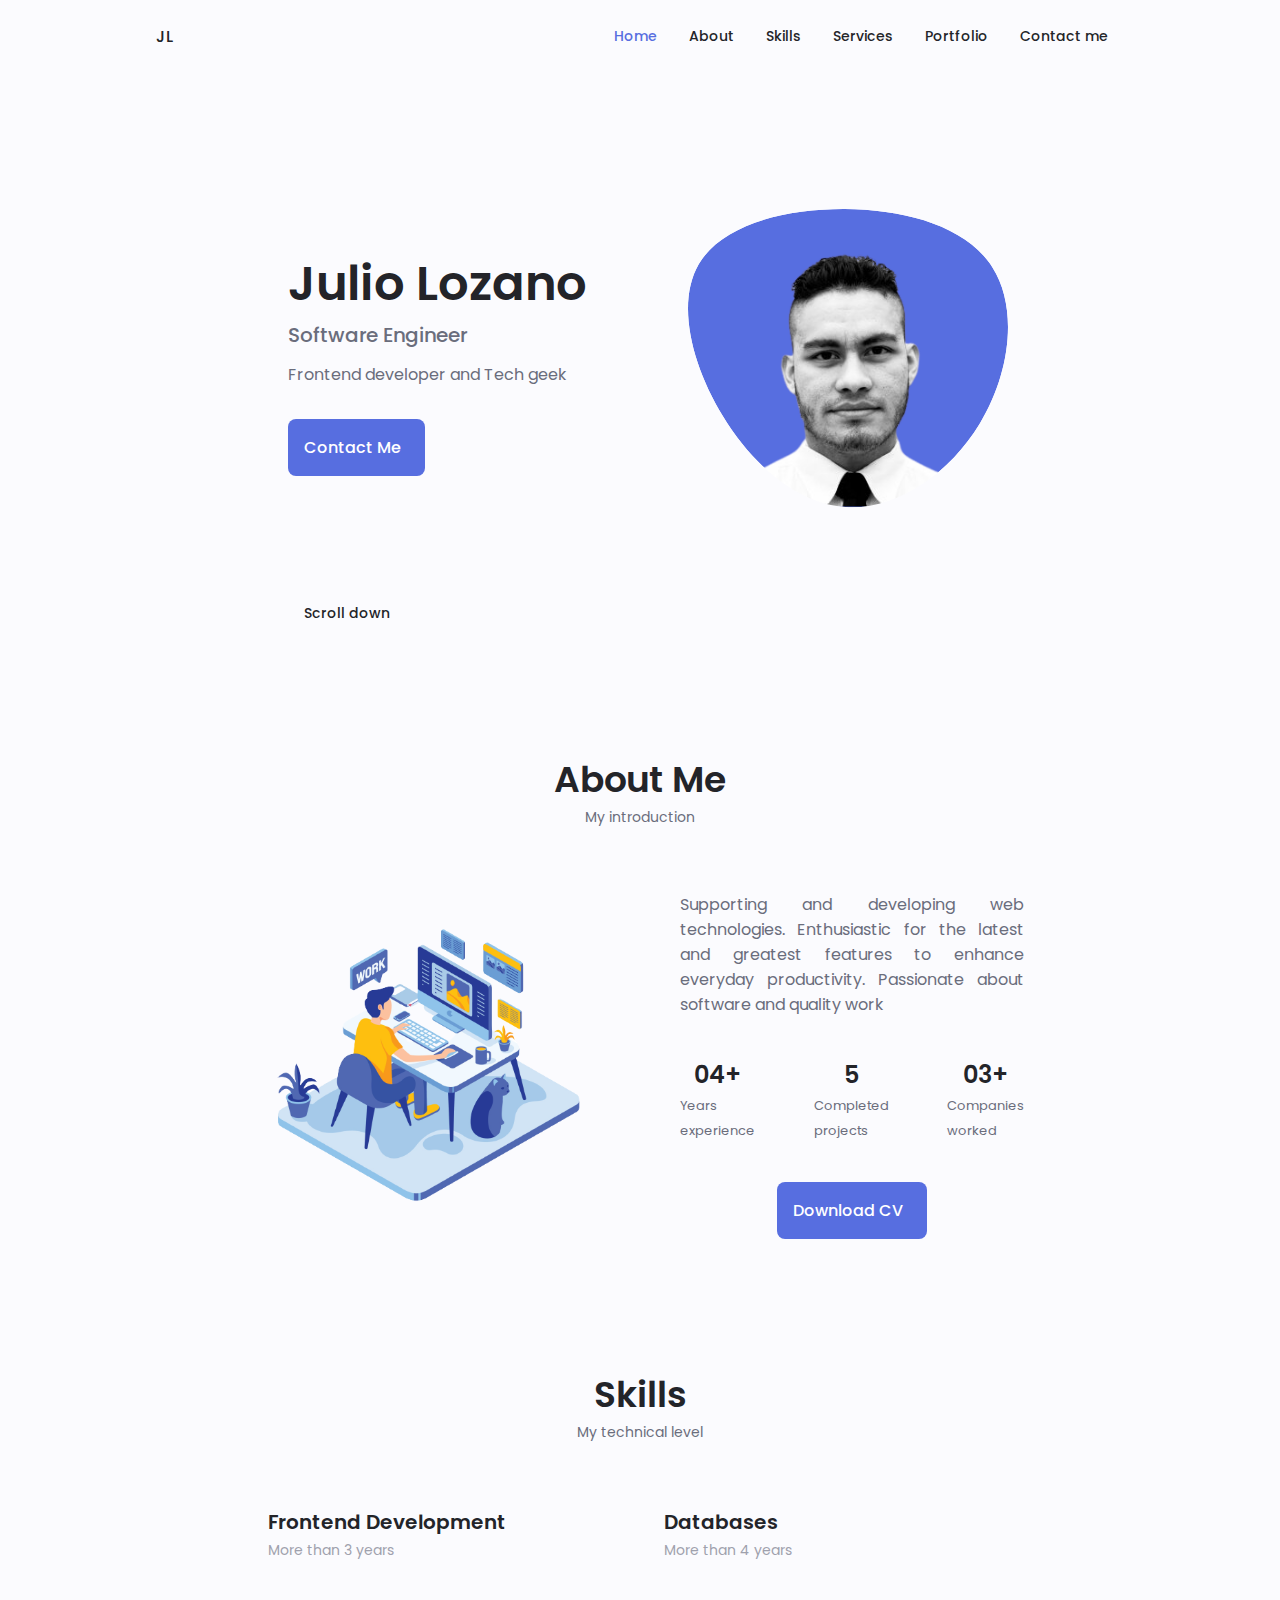
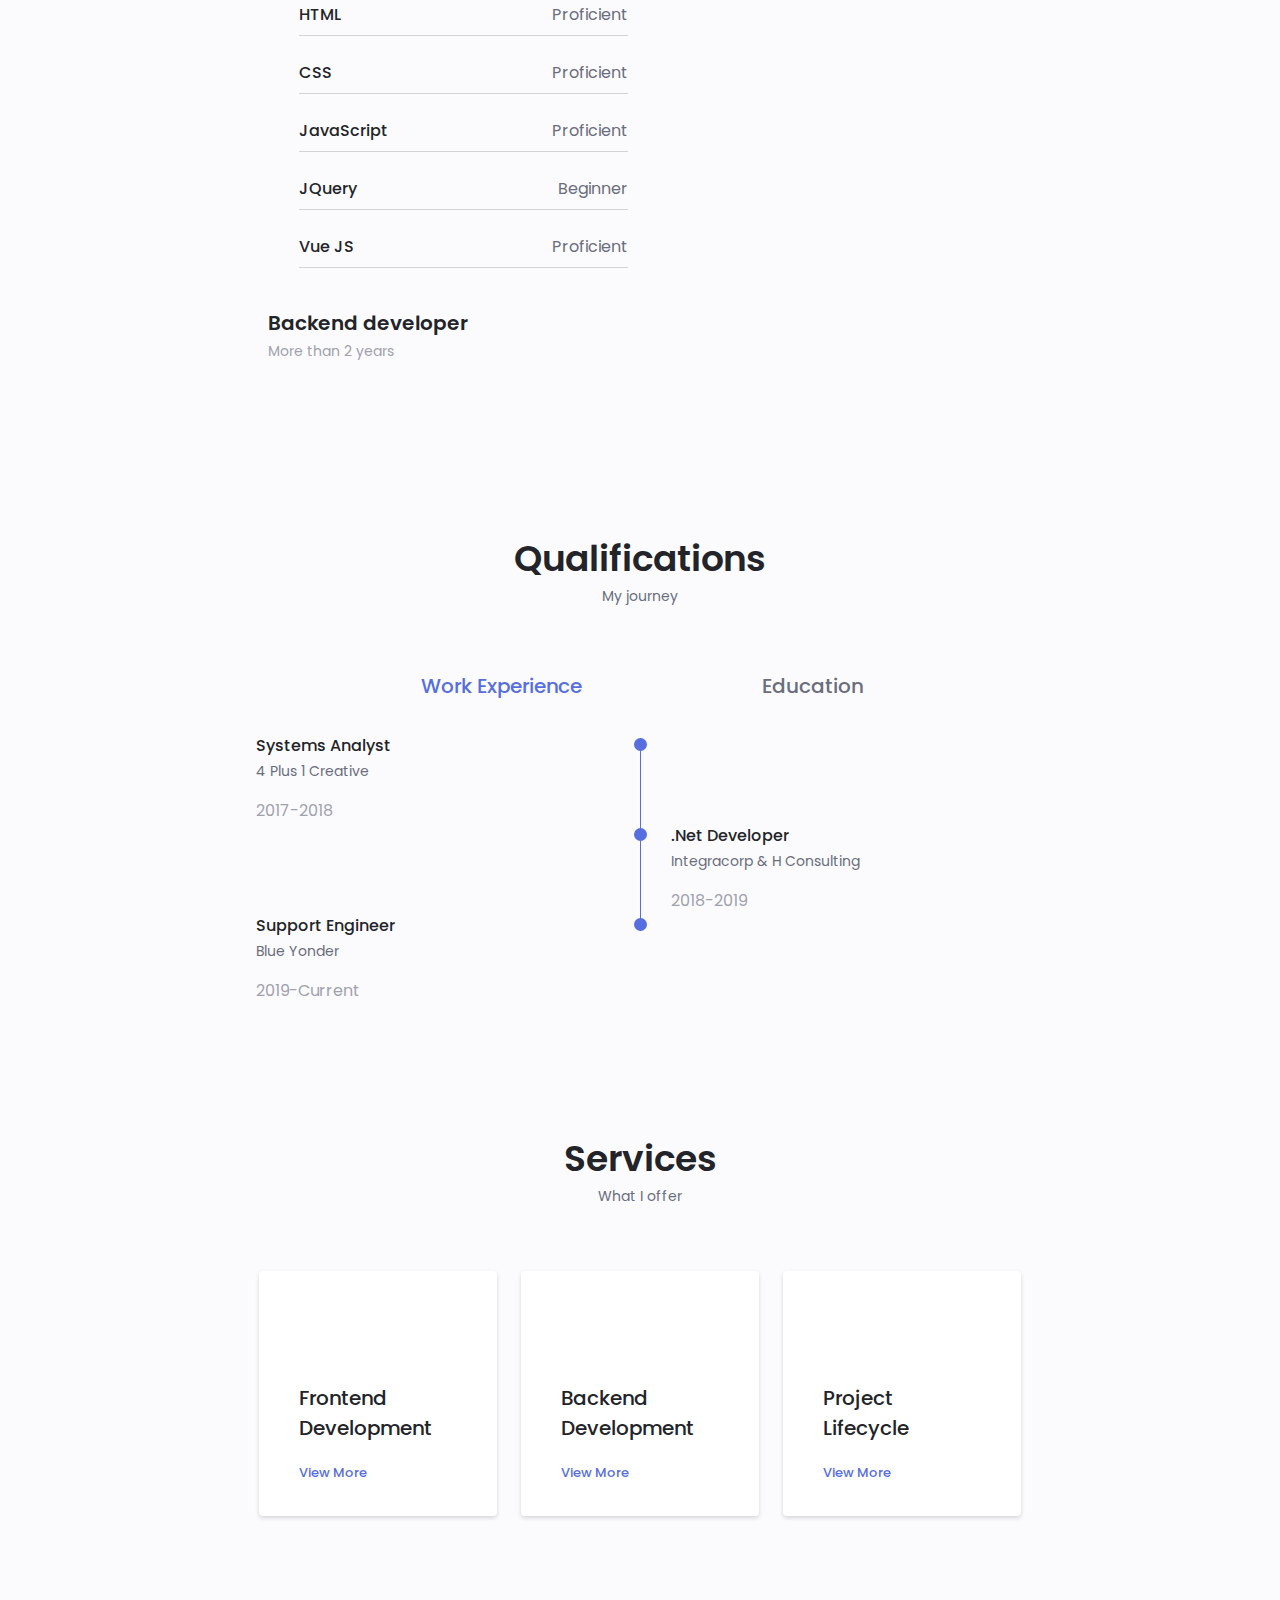
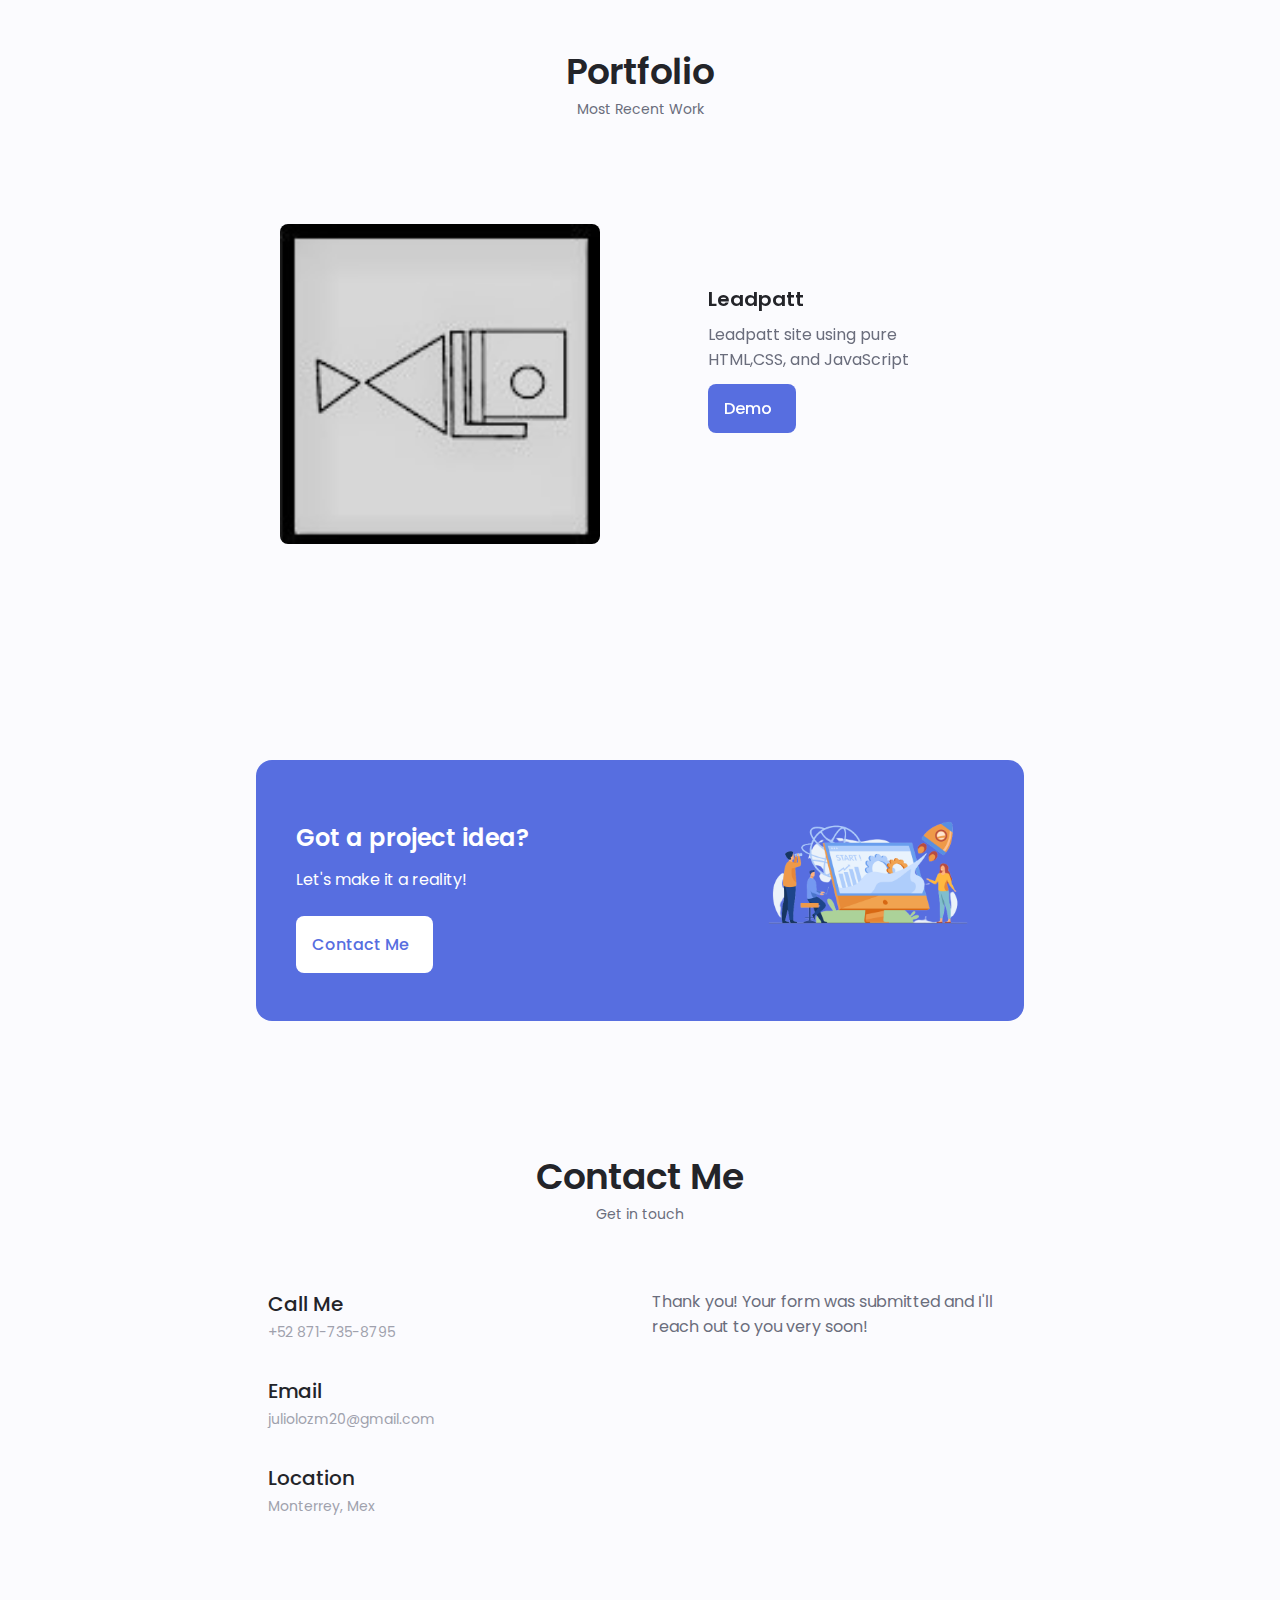
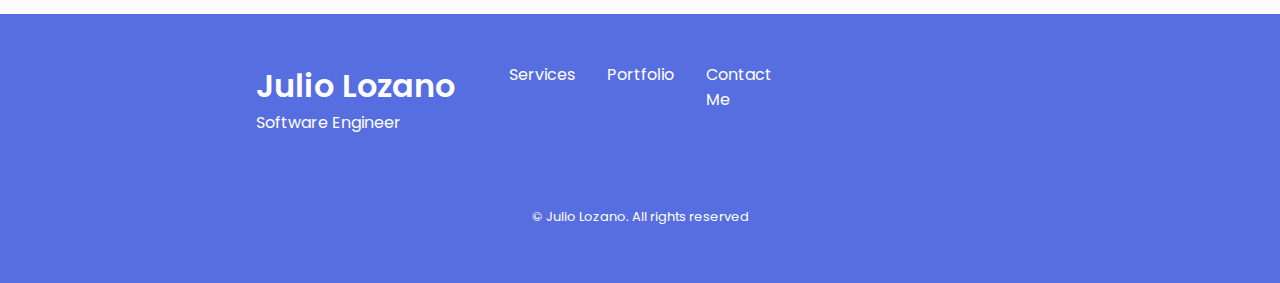
==== success.html @ 7581f6aa "success" ====
<!DOCTYPE html>
<html lang="en">

<head>
   <meta charset="UTF-8">
   <meta http-equiv="X-UA-Compatible" content="IE=edge">
   <meta name="viewport" content="width=device-width, initial-scale=1.0">
   <!--UNICONS-->
   <link rel="stylesheet" href="https://unicons.iconscout.com/release/v4.0.0/css/line.css">
   <!--SWIPER CSS-->
   <link rel="stylesheet" href="css/swiper-bundle.min.css">
   <!--CSS-->
   <link rel=" stylesheet" href="css/style.css">
   <title>Julio Lozano</title>
</head>

<body>
   <!--HEADER-->s
   <header class="header" id="header">
      <nav class="nav container">
         <a href="#" class="nav__logo">JL</a>
         <div class="nav__menu" id="nav-menu">
            <ul class="nav__list grid">
               <li class="nav__item">
                  <a href="#home" class="nav__link active-link"><i class="uil uil-estate nav__icon"></i> Home</a>
               </li>
               <li class="nav__item">
                  <a href="#about" class="nav__link"><i class="uil uil-user nav__icon"></i> About</a>
               </li>
               <li class="nav__item">
                  <a href="#skills" class="nav__link"><i class="uil uil-file-alt nav__icon"></i> Skills</a>
               </li>
               <li class="nav__item">
                  <a href="#services" class="nav__link"><i class="uil uil-briefcase-alt nav__icon"></i> Services</a>
               </li>
               <li class="nav__item">
                  <a href="#portfolio" class="nav__link"><i class="uil uil-scenery nav__icon"></i> Portfolio</a>
               </li>
               <li class="nav__item">
                  <a href="#contact" class="nav__link"><i class="uil uil-message nav__icon"></i> Contact me</a>
               </li>
            </ul>
            <i class="uil uil-times nav__close" id="nav-close"></i>
         </div>

         <div class="nav__btns">
            <!-- Theme change button -->
            <i class="uil uil-moon change-theme" id="theme-button"></i>

            <div class="nav__toggle" id="nav-toggle">
               <i class="uil uil-apps"></i>
            </div>
         </div>
      </nav>
   </header>

   <!--MAIN-->
   <main class="main" id="main">
      <!--HOME-->
      <section class="home section" id="home">
         <div class="home__container container grid">
            <div class="home__content grid">
               <div class="home__social">
                  <a href="https://www.linkedin.com/in/julio-lozano-78a2b1163/" target="_blank"
                     class="home__social-icon"><i class="uil uil-linkedin-alt"></i></a>
                  <a href="https://github.com/juliozm20" target="_blank" class="home__social-icon"><i
                        class="uil uil-github-alt"></i></a>
                  <a href="https://www.facebook.com/julioenrique.lozanoochoa/" target="_blank"
                     class="home__social-icon"><i class="uil uil-facebook-f"></i></a>
               </div>

               <div class="home__img">
                  <svg class="home__blob" viewBox="0 0 200 187" xmlns="http://www.w3.org/2000/svg"
                     xmlns:xlink="http://www.w3.org/1999/xlink">
                     <mask id="mask0" mask-type="alpha">
                        <path d="M190.312 36.4879C206.582 62.1187 201.309 102.826 182.328 134.186C163.346 165.547 
                         130.807 187.559 100.226 186.353C69.6454 185.297 41.0228 161.023 21.7403 129.362C2.45775 
                         97.8511 -7.48481 59.1033 6.67581 34.5279C20.9871 10.1032 59.7028 -0.149132 97.9666 
                         0.00163737C136.23 0.303176 174.193 10.857 190.312 36.4879Z" />
                     </mask>
                     <g mask="url(#mask0)">
                        <path d="M190.312 36.4879C206.582 62.1187 201.309 102.826 182.328 134.186C163.346 
                         165.547 130.807 187.559 100.226 186.353C69.6454 185.297 41.0228 161.023 21.7403 
                         129.362C2.45775 97.8511 -7.48481 59.1033 6.67581 34.5279C20.9871 10.1032 59.7028 
                         -0.149132 97.9666 0.00163737C136.23 0.303176 174.193 10.857 190.312 36.4879Z" />
                        <image class="home__blob-img" x='20' y='16' xlink:href="img/julioLozano.png" />
                     </g>
                  </svg>
               </div>
               <div class="home__data">
                  <h1 class="home__title">Julio Lozano</h1>
                  <h3 class="home__subtitle">Software Engineer</h3>
                  <p class="home__description">Frontend developer and Tech geek</p>
                  <a href="#contact" class="button button--flex">Contact Me<i
                        class="uil uil-message button__icon"></i></a>
               </div>
            </div>

            <div class="home__scroll">
               <a href="#about" class="home__scroll-button button--flex"><i
                     class="uil uil-mouse-alt home__scroll-mouse"></i>
                  <span class="home__scroll-name">Scroll down</span>
                  <i class="uil uil-arrow-down home__scroll-arrow"></i>
               </a>
            </div>
         </div>
      </section>
      <!--ABOUT-->
      <section class="about section" id="about">
         <h2 class="section__title">About Me</h2>
         <span class="section__subtitle">My introduction</span>

         <div class="about__container container grid">
            <img src="img/about.png" alt="" class="about__img">

            <div class="about__data">
               <p class="about__description">Supporting and developing web technologies. Enthusiastic for the latest
                  and greatest
                  features to enhance everyday productivity. Passionate about software and quality work </p>
               <div class="about__info">
                  <div>
                     <span class="about__info-title">04+</span>
                     <span class="about__info-name">Years <br> experience</span>
                  </div>
                  <div>
                     <span class="about__info-title">5</span>
                     <span class="about__info-name">Completed <br> projects</span>
                  </div>
                  <div>
                     <span class="about__info-title">03+</span>
                     <span class="about__info-name">Companies <br> worked</span>
                  </div>
               </div>
               <div class="about__buttons">
                  <a download="" href="pdf/Resume - Julio Lozano.pdf" class="button button--flex">
                     Download CV<i class="uil uil-download-alt button__icon"></i>
                  </a>
               </div>
            </div>
         </div>
      </section>
      <!--SKILLS-->
      <section class="skills section" id="skills">
         <h2 class="section__title">Skills</h2>
         <span class="section__subtitle">My technical level</span>
         <div class="skills__container container grid">
            <div>
               <!--SKILLS 1-->
               <div class="skills__content skills__open">
                  <div class="skills__header">
                     <i class="uil uil-brackets-curly skills__icon"></i>
                     <div>
                        <h1 class="skills__title">Frontend Development</h1>
                        <span class="skills__subtitle">More than 3 years</span>
                     </div>

                     <i class="uil uil-angle-down skills__arrow"></i>
                  </div>

                  <div class="skills__list grid">
                     <div class="skills__data">
                        <div class="skills__titles">
                           <h3 class="skills__name">HTML</h3>
                           <span class="skills__number">Proficient</span>
                        </div>
                        <div class="skills__bar">
                           <span class="skills__percentage skills__html"></span>
                        </div>
                     </div>
                     <div class="skills__data">
                        <div class="skills__titles">
                           <h3 class="skills__name">CSS</h3>
                           <span class="skills__number">Proficient</span>
                        </div>
                        <div class="skills__bar">
                           <span class="skills__percentage skills__css"></span>
                        </div>
                     </div>
                     <div class="skills__data">
                        <div class="skills__titles">
                           <h3 class="skills__name">JavaScript</h3>
                           <span class="skills__number">Proficient</span>
                        </div>
                        <div class="skills__bar">
                           <span class="skills__percentage skills__js"></span>
                        </div>
                     </div>
                     <div class="skills__data">
                        <div class="skills__titles">
                           <h3 class="skills__name">JQuery</h3>
                           <span class="skills__number">Beginner</span>
                        </div>
                        <div class="skills__bar">
                           <span class="skills__percentage skills__js"></span>
                        </div>
                     </div>
                     <div class="skills__data">
                        <div class="skills__titles">
                           <h3 class="skills__name">Vue JS</h3>
                           <span class="skills__number">Proficient</span>
                        </div>
                        <div class="skills__bar">
                           <span class="skills__percentage skills__vue"></span>
                        </div>
                     </div>
                  </div>
               </div>

               <!--SKILLS 2-->
               <div class="skills__content skills__close">
                  <div class="skills__header">
                     <i class="uil uil-server-network skills__icon"></i>
                     <div>
                        <h1 class="skills__title">Backend developer</h1>
                        <span class="skills__subtitle">More than 2 years</span>
                     </div>

                     <i class="uil uil-angle-down skills__arrow"></i>
                  </div>

                  <div class="skills__list grid">
                     <div class="skills__data">
                        <div class="skills__titles">
                           <h3 class="skills__name">Node JS</h3>
                           <span class="skills__number">Beginner</span>
                        </div>
                        <div class="skills__bar">
                           <span class="skills__percentage skills__node"></span>
                        </div>
                     </div>
                     <div class="skills__data">
                        <div class="skills__titles">
                           <h3 class="skills__name">ASP.Net MVC (C#/VB.Net)</h3>
                           <span class="skills__number">Beginner</span>
                        </div>
                        <div class="skills__bar">
                           <span class="skills__percentage skills__asp"></span>
                        </div>
                     </div>
                     <div class="skills__data">
                        <div class="skills__titles">
                           <h3 class="skills__name">Firebase</h3>
                           <span class="skills__number">Beginner</span>
                        </div>
                        <div class="skills__bar">
                           <span class="skills__percentage skills__firebase"></span>
                        </div>
                     </div>
                  </div>
               </div>
            </div>

            <div>
               <!--SKILLS 3-->
               <div class="skills__content skills__close">
                  <div class="skills__header">
                     <i class="uil uil-database skills__icon"></i>
                     <div>
                        <h1 class="skills__title">Databases</h1>
                        <span class="skills__subtitle">More than 4 years</span>
                     </div>

                     <i class="uil uil-angle-down skills__arrow"></i>
                  </div>

                  <div class="skills__list grid">
                     <div class="skills__data">
                        <div class="skills__titles">
                           <h3 class="skills__name">SQL</h3>
                           <span class="skills__number">Proficient</span>
                        </div>
                        <div class="skills__bar">
                           <span class="skills__percentage skills__sql"></span>
                        </div>
                     </div>
                     <div class="skills__data">
                        <div class="skills__titles">
                           <h3 class="skills__name">MySQL</h3>
                           <span class="skills__number">Proficient</span>
                        </div>
                        <div class="skills__bar">
                           <span class="skills__percentage skills__mysql"></span>
                        </div>
                     </div>
                     <div class="skills__data">
                        <div class="skills__titles">
                           <h3 class="skills__name">MongoDB</h3>
                           <span class="skills__number">Beginner</span>
                        </div>
                        <div class="skills__bar">
                           <span class="skills__percentage skills__mongo"></span>
                        </div>
                     </div>
                  </div>
               </div>
            </div>
         </div>
      </section>

      <!--QUALIFICATIONS-->
      <section class="qualification section">
         <h2 class="section__title">Qualifications</h2>
         <span class="section__subtitle">My journey</span>

         <div class="qualification__container container">
            <div class="qualification__tabs">
               <div class="qualification__button button--flex qualification__active" data-target='#work'>
                  <i class="uil uil-briefcase-alt qualification__icon"></i>
                  Work Experience
               </div>
               <div class="qualification__button button--flex" data-target='#education'>
                  <i class="uil uil-graduation-cap qualification__icon"></i>
                  Education
               </div>
            </div>

            <div class="quallification__sections">
               <!--QUALIFICATION CONTENT 1-->
               <div class="qualification__content qualification__active" data-content id="work">
                  <!--QUALIFICATION 1-->
                  <div class="qualification__data">
                     <div>
                        <h3 class="qualification__title">Systems Analyst</h3>
                        <span class="qualification__subtitle">4 Plus 1 Creative</span>
                        <div class="qualification__calendar">
                           <i class="uil uil-calendar-alt"></i>
                           2017-2018
                        </div>
                     </div>

                     <div>
                        <span class="qualification__rounder"></span>
                        <span class="qualification__line"></span>
                     </div>
                  </div>

                  <!--QUALIFICATION 2-->
                  <div class="qualification__data">
                     <div></div>

                     <div>
                        <span class="qualification__rounder"></span>
                        <span class="qualification__line"></span>
                     </div>

                     <div>
                        <h3 class="qualification__title">.Net Developer</h3>
                        <span class="qualification__subtitle">Integracorp & H Consulting</span>
                        <div class="qualification__calendar">
                           <i class="uil uil-calendar-alt"></i>
                           2018-2019
                        </div>
                     </div>
                  </div>

                  <!--QUALIFICATION 3-->
                  <div class="qualification__data">
                     <div>
                        <h3 class="qualification__title">Support Engineer</h3>
                        <span class="qualification__subtitle">Blue Yonder</span>
                        <div class="qualification__calendar">
                           <i class="uil uil-calendar-alt"></i>
                           2019-Current
                        </div>
                     </div>

                     <div>
                        <span class="qualification__rounder"></span>
                        <!-- <span class="qualification__line"></span> -->
                     </div>
                  </div>
               </div>


               <!--QUALIFICATION CONTENT 2-->
               <div class="qualification__content" data-content id="education">
                  <!--QUALIFICATION 1-->
                  <div class="qualification__data">
                     <div>
                        <h3 class="qualification__title">Information Technologies Engineer</h3>
                        <span class="qualification__subtitle">Universidad Politecnica de Cuencame</span>
                        <div class="qualification__calendar">
                           <i class="uil uil-calendar-alt"></i>
                           2013-2018
                        </div>
                     </div>

                     <div>
                        <span class="qualification__rounder"></span>
                        <span class="qualification__line"></span>
                     </div>
                  </div>

                  <!--QUALIFICATION 2-->
                  <div class="qualification__data">
                     <div></div>

                     <div>
                        <span class="qualification__rounder"></span>
                        <!-- <span class="qualification__line"></span> -->
                     </div>

                     <div>
                        <h3 class="qualification__title">Advanced English</h3>
                        <span class="qualification__subtitle">College of Mount St. Vincent</span>
                        <div class="qualification__calendar">
                           <i class="uil uil-calendar-alt"></i>
                           2015-2015
                        </div>
                     </div>
                  </div>
               </div>
            </div>
         </div>
      </section>

      <!--SERVICES-->
      <section class="services section" id="services">
         <h2 class="section__title">Services</h2>
         <span class="section__subtitle">What I offer</span>
         <div class="services__container container grid">
            <!--SERVICES 1-->
            <div class="services__content">
               <div>
                  <i class="uil uil-arrow services__icon"></i>
                  <h3 class="services__title">Frontend Development</h3>
               </div>

               <span class="button button--flex button--small button--link services__button">
                  View More
                  <i class="uil uil-arrow-right button__icon"></i>
               </span>

               <div class="services__modal">
                  <div class="services__modal-content">
                     <h4 class="services__modal-title">Frontend <br> Development</h4>
                     <i class="uil uil-times services__modal-close"></i>

                     <ul class="services__modal-services grid">
                        <li class="services__modal-service">
                           <i class="uil uil-check-circle services__modal-icon"></i>
                           <p>Responsive user interface (mobile-first)</p>
                        </li>
                        <li class="services__modal-service">
                           <i class="uil uil-check-circle services__modal-icon"></i>
                           <p>SPA (single page application) for quick responsiveness</p>
                        </li>
                        <li class="services__modal-service">
                           <i class="uil uil-check-circle services__modal-icon"></i>
                           <p>SEO friendly (top browser-listed)</p>
                        </li>
                        <li class="services__modal-service">
                           <i class="uil uil-check-circle services__modal-icon"></i>
                           <p>Dedicated UI/UX custom templates</p>
                        </li>
                     </ul>
                  </div>
               </div>
            </div>

            <!--SERVICES 2-->
            <div class="services__content">
               <div>
                  <i class="uil uil-server-network services__icon"></i>
                  <h3 class="services__title">Backend Development</h3>
               </div>

               <span class="button button--flex button--small button--link services__button">
                  View More
                  <i class="uil uil-arrow-right button__icon"></i>
               </span>

               <div class="services__modal">
                  <div class="services__modal-content">
                     <h4 class="services__modal-title">Backend <br> Development</h4>
                     <i class="uil uil-times services__modal-close"></i>

                     <ul class="services__modal-services grid">
                        <li class="services__modal-service">
                           <i class="uil uil-check-circle services__modal-icon"></i>
                           <p>Responsive user interface (mobile-first)</p>
                        </li>
                        <li class="services__modal-service">
                           <i class="uil uil-check-circle services__modal-icon"></i>
                           <p>SPA (single page application) for quick responsiveness</p>
                        </li>
                        <li class="services__modal-service">
                           <i class="uil uil-check-circle services__modal-icon"></i>
                           <p>SEO friendly (top browser-listed)</p>
                        </li>
                        <li class="services__modal-service">
                           <i class="uil uil-check-circle services__modal-icon"></i>
                           <p>Dedicated UI/UX custom templates</p>
                        </li>
                     </ul>
                  </div>
               </div>
            </div>

            <!--SERVICES 3-->
            <div class="services__content">
               <div>
                  <i class="uil uil-sitemap services__icon"></i>
                  <h3 class="services__title">Project <br> Lifecycle</h3>
               </div>

               <span class="button button--flex button--small button--link services__button">
                  View More
                  <i class="uil uil-arrow-right button__icon"></i>
               </span>

               <div class="services__modal">
                  <div class="services__modal-content">
                     <h4 class="services__modal-title">Project <br> Lifecycle</h4>
                     <i class="uil uil-times services__modal-close"></i>

                     <ul class="services__modal-services grid">
                        <li class="services__modal-service">
                           <i class="uil uil-check-circle services__modal-icon"></i>
                           <p>Responsive user interface (mobile-first)</p>
                        </li>
                        <li class="services__modal-service">
                           <i class="uil uil-check-circle services__modal-icon"></i>
                           <p>SPA (single page application) for quick responsiveness</p>
                        </li>
                        <li class="services__modal-service">
                           <i class="uil uil-check-circle services__modal-icon"></i>
                           <p>SEO friendly (top browser-listed)</p>
                        </li>
                        <li class="services__modal-service">
                           <i class="uil uil-check-circle services__modal-icon"></i>
                           <p>Dedicated UI/UX custom templates</p>
                        </li>
                     </ul>
                  </div>
               </div>
            </div>
         </div>
      </section>

      <!--PORTFOLIO-->
      <section class="portfolio section" id="portfolio">
         <h2 class="section__title">Portfolio</h2>
         <span class="section__subtitle">Most Recent Work</span>
         <div class="portfolio__container container swiper mySwiper">
            <div class="swiper-wrapper">
               <!--PORTFOLIO 1-->
               <div class="portfolio__content grid swiper-slide">
                  <img src="img/leadpatt.jpg" alt="" class="portfolio__img">

                  <div class="portfolio__data">
                     <h3 class="portfolio__title">Leadpatt</h3>
                     <p class="portfolio__description">Leadpatt site using pure HTML,CSS, and JavaScript</p>
                     <a href="https://www.leadpatt.com/" target="_blank"
                        class="button button--flex button--small portfolio__button">
                        Demo
                        <i class="uil uil-arrow-right button__icon"></i>
                     </a>
                  </div>
               </div>
               <!--PORTFOLIO 2-->
               <!-- <div class="portfolio__content grid swiper-slide">
                  <img src="/img/portfolio2.jpg" alt="" class="portfolio__img">

                  <div class="portfolio__data">
                     <h3 class="portfolio__title">Trello</h3>
                     <p class="portfolio__description">Trello clone using the MEVN stack</p>
                     <a href="#" class="button button--flex button--small portfolio__button">
                        Coming soon...
                        <i class="uil uil-arrow-right button__icon"></i>
                     </a>
                  </div>
               </div> -->
               <!--PORTFOLIO 3-->
               <!-- <div class="portfolio__content grid swiper-slide">
                  <img src="/img/portfolio3.jpg" alt="" class="portfolio__img">

                  <div class="portfolio__data">
                     <h3 class="portfolio__title">Ecommerce</h3>
                     <p class="portfolio__description">Online store using NodeJS, MongoDB, Strapi, and Bootstrap </p>
                     <a href="#" class="button button--flex button--small portfolio__button">
                        Coming soon...
                        <i class="uil uil-arrow-right button__icon"></i>
                     </a>
                  </div>
               </div> -->
            </div>

            <!-- <div class="swiper-button-next"> -->
            <!-- <i class="uil uil-angle-right-b swiper-portfolio-icon"></i> -->
            <!-- </div> -->
            <!-- <div class="swiper-button-prev"> -->
            <!-- <i class="uil uil-angle-left-b swiper-portfolio-icon"></i> -->
            <!-- </div> -->

            <!-- <div class="swiper-pagination"></div> -->
         </div>
      </section>

      <!--PROJECT IN MIND-->
      <section class="project section">
         <div class="project__bg">
            <div class="project__container container grid">
               <div class="project__data">
                  <h2 class="project__title">Got a project idea?</h2>
                  <p class="project__description">Let's make it a reality!</p>
                  <a href="#contact" class="button button--flex button--white">
                     Contact Me
                     <i class="uil uil-message project__icon  button__icon"></i>
                  </a>
               </div>
               <img src="img/project_idea.png" alt="" class="project__img">
            </div>
         </div>
      </section>

      <!--TESTIMONIAL-->


      <!--CONTACT ME-->
      <section class="contact section" id="contact">
         <h2 class="section__title">Contact Me</h2>
         <span class="section__subtitle">Get in touch</span>

         <div class="contact__container container grid">
            <div>
               <div class="contact__information">
                  <i class="uil uil-phone-alt contact__icon"></i>

                  <div>
                     <h3 class="contact__title">Call Me</h3>
                     <span class="contact__subtitle">+52 871-735-8795</span>
                  </div>
               </div>

               <div class="contact__information">
                  <i class="uil uil-envelope-alt contact__icon"></i>

                  <div>
                     <h3 class="contact__title">Email</h3>
                     <span class="contact__subtitle">juliolozm20@gmail.com</span>
                  </div>
               </div>

               <div class="contact__information">
                  <i class="uil uil-map-marker-alt contact__icon"></i>

                  <div>
                     <h3 class="contact__title">Location</h3>
                     <span class="contact__subtitle">Monterrey, Mex</span>
                  </div>
               </div>
            </div>

            <p>Thank you! Your form was submitted and I'll reach out to you very soon!</p>
         </div>
      </section>
   </main>

   <!--FOOTER-->
   <footer class="footer">
      <div class="footer__bg">
         <div class="footer__container container grid">
            <div>
               <h1 class="footer__title">Julio Lozano</h1>
               <span class="footer__subtitle">Software Engineer</span>
            </div>

            <ul class="footer__links">
               <li>
                  <a href="#services" class="footer__link">Services</a>
               </li>
               <li>
                  <a href="#portfolio" class="footer__link">Portfolio</a>
               </li>
               <li>
                  <a href="#contact" class="footer__link">Contact Me</a>
               </li>
            </ul>

            <div class="footer__socials">
               <a href="https://www.facebook.com/julioenrique.lozanoochoa/" target="_blank" class="footer__social">
                  <i class="uil uil-facebook-f"></i>
               </a>
               <a href="https://www.instagram.com/julioenrique.lozanoochoa/" target="_blank" class="footer__social">
                  <i class="uil uil-instagram"></i>
               </a>
               <a href="https://twitter.com/JulioLo58642490" target="_blank" class="footer__social">
                  <i class="uil uil-twitter-alt"></i>
               </a>
            </div>
         </div>
         <p class="footer__copy">&#169; Julio Lozano. All rights reserved</p>
      </div>
   </footer>


   <!--SCROLL TOP-->
   <a href="#" class="scrollup" id="scroll-up">
      <i class="uil uil-arrow-up scrollup__icon"></i>
   </a>

   <!--SWIPER JS-->
   <script src="js/swiper-bundle.min.js"></script>
   <!--MAIN JS-->
   <script src="js/main.js"></script>
</body>

</html>
---- css/style.css ----
/* GOOGLE FONTS */
@import url("https://fonts.googleapis.com/css2?family=Poppins:wght@400;500;600&display=swap");

/* VARIABLES CSS */
:root {
  --header-height: 3rem;

  /* Colors */
  /* Change Favorite Color */
  --hue-color: 230; /* Purple 250 - Green 142 - Blue 230 - Pink 340 */

  /* HSL color mode */
  --first-color: hsl(var(--hue-color), 69%, 61%);
  --first-color-second: hsl(var(--hue-color), 69%, 61%);
  --first-color-alt: hsl(var(--hue-color), 57%, 53%);
  --first-color-lighter: hsl(var(--hue-color), 92%, 85%);
  --title-color: hsl(var(--hue-color), 8%, 15%);
  --text-color: hsl(var(--hue-color), 8%, 45%);
  --text-color-light: hsl(var(--hue-color), 8%, 65%);
  --input-color: hsl(var(--hue-color), 70%, 96%);
  --body-color: hsl(var(--hue-color), 60%, 99%);
  --container-color: #fff;
  --scroll-bar-color: hsl(var(--hue-color), 12%, 90%);
  --scroll-thumb-color: hsl(var(--hue-color), 12%, 80%);

  /* Font and Typography */

  --body-font: "Poppins", sans-serif;

  /* .5rem = 8px, 1rem = 16px, 1.5rem = 24px ... */
  --big-font-size: 2rem;
  --h1-font-size: 1.5rem;
  --h2-font-size: 1.25rem;
  --h3-font-size: 1.125rem;
  --normal-font-size: 0.938rem;
  --small-font-size: 0.813rem;
  --smaller-font-size: 0.75rem;

  /* Font Weight */
  --font-medium: 500;
  --font-semi-bold: 600;

  /* Bottom Margins */
  /* .25rem = 4px, .5rem = 8px, .7rem = 12px ... */
  --mb-0-25: 0.25rem;
  --mb-0-5: 0.5rem;
  --mb-0-75: 0.75rem;
  --mb-1: 1rem;
  --mb-1-5: 1.5rem;
  --mb-2: 2rem;
  --mb-2-5: 2.5rem;
  --mb-3: 3rem;

  /* z index */
  --z-tooltip: 10;
  --z-fixed: 100;
  --z-modal: 1000;
}

/* Font size for large devices */
@media screen and (min-width: 968px) {
  :root {
    --big-font-size: 3rem;
    --h1-font-size: 2.25rem;
    --h2-font-size: 1.5rem;
    --h3-font-size: 1.25rem;
    --normal-font-size: 1rem;
    --small-font-size: 0.875rem;
    --smaller-font-size: 0.813rem;
  }
}

/* Variables Dark Theme */
body.dark-theme {
  /* HSL color mode */
  --first-color-second: hsl(var(--hue-color), 30%, 8%);
  --title-color: hsl(var(--hue-color), 8%, 95%);
  --text-color: hsl(var(--hue-color), 8%, 75%);
  --input-color: hsl(var(--hue-color), 29%, 16%);
  --body-color: hsl(var(--hue-color), 28%, 12%);
  --container-color: hsl(var(--hue-color), 29%, 16%);
  --scroll-bar-color: hsl(var(--hue-color), 12%, 48%);
  --scroll-thumb-color: hsl(var(--hue-color), 12%, 36%);
}

/* Button Dark/Light */
.nav__btns {
  display: flex;
  align-items: center;
}

.change-theme {
  font-size: 1.25rem;
  color: var(--title-color);
  margin-right: var(--mb-1);
  cursor: pointer;
}

.change-theme:hover {
  color: var(--first-color);
}

/* BASE */
* {
  box-sizing: border-box;
  padding: 0;
  margin: 0;
}

html {
  scroll-behavior: smooth;
}

body {
  margin: 0 0 var(--header-height) 0;
  font-family: var(--body-font);
  font-size: var(--normal-font-size);
  background-color: var(--body-color);
  color: var(--text-color);
}

h1,
h2,
h3,
h4 {
  color: var(--title-color);
  font-weight: var(--font-semi-bold);
}

ul {
  list-style: none;
}

a {
  text-decoration: none;
}

.btn {
  border: none;
  outline: none;
  cursor: pointer;
}

img {
  max-width: 100%;
  height: auto;
}

/* Reusable CSS Classes */

.section {
  padding: 2rem 0 4rem;
}

.section__title {
  font-size: var(--h1-font-size);
}

.section__subtitle {
  display: block;
  font-size: var(--small-font-size);
  margin-bottom: var(--mb-3);
}

.section__title,
.section__subtitle {
  text-align: center;
}

/* LAYOUT */

.container {
  max-width: 768px;
  margin-left: var(--mb-1-5);
  margin-right: var(--mb-1-5);
}

.grid {
  display: grid;
  gap: 1.5rem;
}

.header {
  width: 100%;
  position: fixed;
  bottom: 0;
  left: 0;
  z-index: var(--z-fixed);
  background-color: var(--body-color);
}

/* NAV */

.nav {
  max-width: 968px;
  height: var(--header-height);
  display: flex;
  justify-content: space-between;
  align-items: center;
}

.nav__logo,
.nav__toggle {
  color: var(--title-color);
  font-weight: var(--font-medium);
}

.nav__logo:hover {
  color: var(--first-color);
}

.nav__toggle {
  font-size: 1.1rem;
  cursor: pointer;
}

.nav__toggle:hover {
  color: var(--first-color);
}

@media screen and (max-width: 767px) {
  .nav__menu {
    position: fixed;
    bottom: -100%;
    left: 0;
    width: 100%;
    background-color: var(--body-color);
    padding: 2rem 1.5rem 4rem;
    box-shadow: 0 -1px 4px rgba(0, 0, 0, 0.15);
    border-radius: 1.5rem 1.5rem 0 0;
    transition: 0.3s;
  }
}

.nav__list {
  grid-template-columns: repeat(3, 1fr);
  gap: 2rem;
}

.nav__link {
  display: flex;
  flex-direction: column;
  align-items: center;
  font-size: var(--small-font-size);
  color: var(--title-color);
  font-weight: var(--font-medium);
}

.nav__link:hover {
  color: var(--first-color);
}

.nav__icon {
  font-size: 1.2rem;
}

.nav__close {
  position: absolute;
  right: 1.3rem;
  bottom: 0.5rem;
  font-size: 1.5rem;
  cursor: pointer;
  color: var(--first-color);
}

.nav__close:hover {
  color: var(--first-color-alt);
}

/* show menu*/
.show-menu {
  bottom: 0;
}
/* Active link */
.active-link {
  color: var(--first-color);
}

/* Change background header */
.scroll-header {
  box-shadow: 0 -1px 4px rgba(0, 0, 0, 0.15);
}

/* HOME */
.home__container {
  gap: 1rem;
}

.home__content {
  grid-template-columns: 0.5fr 3fr;
  padding-top: 3.5rem;
  align-items: center;
}

.home__social {
  display: grid;
  grid-template-columns: max-content;
  row-gap: 1rem;
}

.home__social-icon {
  font-size: 1.25rem;
  color: var(--first-color);
}

.home__social-icon:hover {
  color: var(--first-color-alt);
}

.home__blob {
  width: 200px;
  fill: var(--first-color);
}

.home__blob-img {
  width: 170px;
}

.home__data {
  grid-column: 1/3;
}

.home__title {
  font-size: var(--big-font-size);
}

.home__subtitle {
  font-size: var(--h3-font-size);
  color: var(--text-color);
  font-weight: var(--font-medium);
  margin-bottom: var(--mb-0-75);
}

.home__description {
  margin-bottom: var(--mb-2);
}

.home__scroll {
  display: none;
}

.home__scroll-button {
  color: var(--first-color);
  transition: 0.3s;
}

.home__scroll-button:hover {
  transform: translateY(0.25rem);
}

.home__scroll-mouse {
  font-size: 2rem;
}

.home__scroll-name {
  font-size: var(--small-font-size);
  color: var(--title-color);
  font-weight: var(--font-medium);
  margin-right: var(--mb-0-25);
}

.home__scroll-arrow {
  font-size: 1.25rem;
}

/* BUTTONS */
.button {
  display: inline-block;
  background-color: var(--first-color);
  color: #fff;
  padding: 1rem;
  border-radius: 0.5rem;
  font-weight: var(--font-medium);
}

.button:hover {
  background-color: var(--first-color-alt);
}

.button__icon {
  font-size: 1.25rem;
  margin-left: var(--mb-0-5);
  transition: 0.3s;
}

.button--white {
  background-color: #fff;
  color: var(--first-color);
}

.button--white:hover {
  background-color: #e0e0e0;
}

.button--flex {
  display: inline-flex;
  align-items: center;
}

.button--small {
  padding: 0.75rem 1rem;
}

.button--link {
  padding: 0;
  background-color: transparent;
  color: var(--first-color);
}

.button--link:hover {
  background-color: transparent;
  color: var(--first-color-alt);
}

/* ABOUT */
.about__img {
  width: 200px;
  border-radius: 0.5rem;
  justify-self: center;
  align-self: center;
}

.about__description {
  text-align: center;
  margin-bottom: var(--mb-2-5);
}

.about__info {
  display: flex;
  justify-content: space-evenly;
  margin-bottom: var(--mb-2-5);
}

.about__info-title {
  font-size: var(--h2-font-size);
  font-weight: var(--font-semi-bold);
  color: var(--title-color);
}

.about__info-name {
  font-size: var(--smaller-font-size);
}

.about__info-title,
.about_info-name {
  display: block;
  text-align: center;
}

.about__buttons {
  display: flex;
  justify-content: center;
}

/* SKILLS */
.skills__container {
  row-gap: 0;
}

.skills__header {
  display: flex;
  align-items: center;
  margin-bottom: var(--mb-2-5);
  cursor: pointer;
}

.skills__icon,
.skills__arrow {
  font-size: 2rem;
  color: var(--first-color);
}

.skills__icon {
  margin-right: var(--mb-0-75);
}

.skills__title {
  font-size: var(--h3-font-size);
}

.skills__subtitle {
  font-size: var(--small-font-size);
  color: var(--text-color-light);
}

.skills__arrow {
  margin-left: auto;
  transition: 0.4s;
}

.skills__list {
  row-gap: 1.5rem;
  padding-left: 2.7rem;
}

.skills__titles {
  display: flex;
  justify-content: space-between;
  margin-bottom: var(--mb-0-5);
}

.skills__name {
  font-size: var(--normal-font-size);
  font-weight: var(--font-medium);
}

.skills__bar,
.skills__percentage {
  height: 1px;
  border-radius: 0.25rem;
}

.skills__bar {
  background-color: lightgrey;
}

.skills__percentage {
  display: block;
  background-color: lightgrey;
}

.skills__close .skills__list {
  height: 0;
  overflow: hidden;
}

.skills__open .skills__list {
  height: max-content;
  margin-bottom: var(--mb-2-5);
}

.skills__open .skills__arrow {
  transform: rotate(-180deg);
}

/* QUALIFICATIONS */
.qualification__tabs {
  display: flex;
  justify-content: space-evenly;
  margin-bottom: var(--mb-2);
}

.qualification__button {
  font-size: var(--h3-font-size);
  font-weight: var(--font-medium);
  cursor: pointer;
}

.qualification__button:hover {
  color: var(--first-color);
}

.qualification__icon {
  font-size: 1.8rem;
  margin-right: var(--mb-0-25);
}

.qualification__data {
  display: grid;
  grid-template-columns: 1fr max-content 1fr;
  column-gap: 1.5rem;
}

.qualification__title {
  font-size: var(--normal-font-size);
  font-weight: var(--font-medium);
}

.qualification__subtitle {
  display: inline-block;
  font-size: var(--small-font-size);
  margin-bottom: var(--mb-1);
}

.qualification__calendar {
  font-family: var(--smaller-font-size);
  color: var(--text-color-light);
}

.qualification__rounder {
  display: inline-block;
  width: 13px;
  height: 13px;
  background-color: var(--first-color);
  border-radius: 50%;
}

.qualification__line {
  display: block;
  width: 1px;
  height: 100%;
  background-color: var(--first-color);
  transform: translate(6px, -7px);
}

.qualification [data-content] {
  display: none;
}

.qualification__active[data-content] {
  display: block;
}

.qualification__button.qualification__active {
  color: var(--first-color);
}

/* SERVICES */
.services__container {
  gap: 1.5rem;
  grid-template-columns: repeat(2, 1fr);
}

.services__content {
  position: relative;
  background-color: var(--container-color);
  padding: 3.5rem 0.5rem 1.25rem 1.5rem;
  border-radius: 0.25rem;
  box-shadow: 0 2px 4px rgba(0, 0, 0, 0.15);
  transition: 0.3s;
}

.services__content:hover {
  box-shadow: 0 4px 8px rgba(0, 0, 0, 0.15);
}

.services__icon {
  display: block;
  font-size: 1.5rem;
  color: var(--first-color);
  margin-bottom: var(--mb-1);
}

.services__title {
  font-size: var(--h3-font-size);
  margin-bottom: var(--mb-1);
  font-weight: var(--font-medium);
}

.services__button {
  cursor: pointer;
  font-size: small;
}

.services__button:hover .button__icon {
  transform: translateX(0.25rem);
}

.services__modal {
  position: fixed;
  top: 0;
  left: 0;
  right: 0;
  bottom: 0;
  background-color: rgba(0, 0, 0, 0.5);
  display: flex;
  align-items: center;
  justify-content: center;
  padding: 0 1rem;
  z-index: var(--z-modal);
  opacity: 0;
  visibility: hidden;
  transition: 0.3s;
}

.services__modal-content {
  position: relative;
  background-color: var(--container-color);
  padding: 1.5rem;
  border-radius: 0.5rem;
}

.services__modal-services {
  row-gap: 1rem;
}

.services__modal-service {
  display: flex;
}

.services__modal-title {
  font-size: var(--h3-font-size);
  font-weight: var(--font-medium);
  margin-bottom: var(--mb-1-5);
}

.services__modal-close {
  position: absolute;
  top: 1rem;
  right: 1rem;
  font-size: 1.5rem;
  color: var(--first-color);
  cursor: pointer;
}

.services__modal-icon {
  color: var(--first-color);
  margin-right: var(--mb-0-25);
}

/* Active Modal */
.active-modal {
  opacity: 1;
  visibility: visible;
}

/* PORTFOLIO */
.portfolio__container {
  overflow: initial;
}

.portfolio__content {
  padding: 0 1.5rem;
}

.portfolio__img {
  width: 265px;
  border-radius: 0.5rem;
  justify-self: center;
}

.portfolio__data {
  width: 265px;
  justify-self: center;
  margin-bottom: 50px;
}

.portfolio__title {
  font-size: var(--h3-font-size);
  margin-bottom: var(--mb-0-5);
}

.portfolio__description {
  margin-bottom: var(--mb-0-75);
}

.portfolio__button:hover .button__icon {
  transform: translateX(0.25rem);
}

.swiper {
  /* width: 600px; */
  height: 400px;
}

.swiper-button-prev,
.swiper-button-next {
  color: var(--first-color);
}

.swiper-portfolio-icon {
  font-size: 2rem;
  color: var(--first-color);
}

.swiper-button-prev {
  left: -0.5rem;
}

.swiper-button-next {
  right: -0.5rem;
}

.swiper-pagination-horizontal > .swiper-pagination-bullets {
  bottom: -2.5rem;
}

.swiper-pagination-bullet-active {
  background-color: var(--first-color);
}

.swiper-button-prev,
.swiper-button-next,
.swiper-pagination-bullet {
  outline: none;
}

/* PROJECT IN MIND */
.project {
  text-align: center;
}

.project__bg {
  background-color: var(--first-color-second);
  padding-top: 3rem;
}

.project__title {
  font-size: var(--h2-font-size);
  margin-bottom: var(--mb-0-75);
}

.project__description {
  margin-bottom: var(--mb-1-5);
}

.project__title,
.project__description {
  color: #fff;
}

.project__img {
  width: 232px;
  justify-self: center;
}

/* TESTIMONIAL */
/* .testimonial__data,
.testimonial__header {
  display: flex;
}

.testimonial__data {
  justify-content: space-between;
  margin-bottom: var(--mb-1);
}

.testimonial__img {
  width: 60px;
  height: 60px;
  border-radius: 50%;
  margin-right: var(--mb-0-75);
}

.testimonial__name {
  font-size: var(--h3-font-size);
  font-weight: var(--font-medium);
}

.testimonial__client {
  font-size: var(--small-font-size);
  color: var(--text-color-light);
}

.testimonial__description {
  margin-bottom: var(--mb-2-5);
}

.testimonial__icon-star {
  color: var(--first-color);
} */

/* CCONTACT ME */
.contact__container {
  row-gap: 3rem;
}

.contact__information {
  display: flex;
  margin-bottom: var(--mb-2);
}

.contact__icon {
  font-size: 2rem;
  color: var(--first-color);
  margin-right: var(--mb-0-75);
}

.contact__title {
  font-size: var(--h3-font-size);
  font-weight: var(--font-medium);
}

.contact__subtitle {
  font-size: var(--small-font-size);
  color: var(--text-color-light);
}

.contact__content {
  background-color: var(--input-color);
  border-radius: 0.5rem;
  padding: 0.75rem 1rem 0.25rem;
}

.contact__label {
  font-size: var(--smaller-font-size);
  color: var(--title-color);
}

.contact__input {
  width: 100%;
  background-color: var(--input-color);
  color: var(--text-color);
  font-family: var(--body-font);
  font-size: var(--normal-font-size);
  border: none;
  outline: none;
  padding: 0.25rem 0.5rem 0.5rem 0;
}

/* FOOTER */
.footer {
  padding-top: 2rem;
}

.footer__container {
  row-gap: 3.5rem;
}

.footer__bg {
  background-color: var(--first-color-second);
  padding: 2rem 0 3rem;
}

footer__title {
  font-size: var(--h1-font-size);
  margin-bottom: var(--mb-0-25);
}

.foooter__subtitle {
  font-size: var(--small-font-size);
}

.footer__links {
  display: flex;
  flex-direction: column;
  row-gap: 1.5rem;
}

.footer__link:hover {
  color: var(--first-color-lighter);
}

.footer__social {
  font-size: 1.25rem;
  margin-right: var(--mb-1-5);
}

.footer__social:hover {
  color: var(--first-color-lighter);
}

.footer__copy {
  font-size: var(--smaller-font-size);
  text-align: center;
  color: var(--text-color-light);
  margin-top: var(--mb-3);
}

.footer__title,
.footer__subtitle,
.footer__link,
.footer__social,
.footer__copy {
  color: #fff;
}

/* Scroll up */
.scrollup {
  position: fixed;
  right: 1rem;
  bottom: -20%;
  background-color: var(--first-color);
  opacity: 0.8;
  padding: 0 0.3rem;
  border-radius: 0.4rem;
  z-index: var(--z-tooltip);
  transition: 0.4s;
}

.scrollup:hover {
  background-color: var(--first-color-alt);
}

.scrollup__icon {
  font-size: 1.5rem;
  color: #fff;
}

/* Show scroll */
.show-scroll {
  bottom: 5rem;
}

/* Scroll bar */
::-webkit-scrollbar {
  width: 0.6rem;
  background-color: var(--scroll-bar-color);
  border-radius: 0.5rem;
}

::-webkit-scrollbar-thumb {
  background-color: var(--scroll-thumb-color);
  border-radius: 0.5rem;
}

::-webkit-scrollbar-thumb:hover {
  background-color: var(--text-color-light);
}

/* Media Queries */
/* for small devices */
@media screen and (max-width: 350px) {
  .container {
    margin-left: var(--mb-1);
    margin-right: var(--mb-1);
  }

  .nav__menu {
    padding: 2rem 0.25rem 4rem;
  }

  .nav__list {
    column-gap: 0;
  }

  .home__content {
    grid-template-columns: 0.25fr 3fr;
  }

  .home__blob {
    width: 180px;
  }

  .skills__title {
    font-size: var(--normal-font-size);
  }

  .qualification__data {
    gap: 0.5rem;
  }

  .services__container {
    grid-template-columns: max-content;
    justify-content: center;
  }

  /* .services__content {
    padding-right: 3.5rem;
  } */

  .services__modal {
    padding: 0 0.5rem;
  }

  .project__img {
    width: 200px;
  }

  .testimonial__data,
  .testimonial__header {
    flex-direction: column;
    align-items: center;
  }

  .testimonial__img {
    margin-right: 0;
    margin-bottom: var(--mb-0-25);
  }

  .testimonial__data,
  .testimonial__description {
    text-align: center;
  }
}

/* for medium devices */
@media screen and (min-width: 568px) {
  .home__content {
    grid-template-columns: max-content 1fr 1fr;
  }

  .home__data {
    grid-column: initial;
  }

  .home__img {
    order: 1;
    justify-self: center;
  }

  .about__container,
  .skills__container,
  .portfolio__content,
  .project__container,
  .contact__container {
    grid-template-columns: repeat(2, 1fr);
  }

  .qualification__sections {
    display: grid;
    grid-template-columns: 0.6fr;
    justify-content: center;
  }
  .project__container {
    padding: 3rem 2.5rem 3rem;
  }
}

@media screen and (min-width: 768px) {
  .container {
    margin-left: auto;
    margin-right: auto;
  }

  body {
    margin: 0;
  }

  .section {
    padding: 6rem 0 2rem;
  }
  .section__subtitle {
    margin-bottom: 4rem;
  }

  .header {
    top: 0;
    bottom: initial;
  }

  .heeader,
  .main,
  .footer__container {
    padding: 0 1rem;
  }

  .nav {
    height: calc(var(--header-height) + 1.5rem);
    column-gap: 1rem;
  }

  .nav__icon,
  .nav__close,
  .nav__toggle {
    display: none;
  }

  .nav__list {
    display: flex;
    column-gap: 2rem;
  }

  .nav__menu {
    margin-left: auto;
  }

  .change-theme {
    margin: 0;
  }

  .home__container {
    row-gap: 5rem;
  }

  .home__content {
    padding-top: 5.5rem;
    column-gap: 2rem;
  }
  .home__blob {
    width: 270px;
  }
  .home__scroll {
    display: block;
  }
  .home__scroll-button {
    margin-left: 3rem;
  }

  .about__container {
    column-gap: 5rem;
  }

  .about__img {
    width: 350px;
  }

  .about__description {
    text-align: justify;
    text-justify: inter-word;
  }

  .about__info {
    justify-content: space-between;
  }

  .quallification__tabs {
    justify-content: center;
  }
  .qualification__button {
    margin: 0 var(--mb-1);
  }
  .qualification__sections {
    grid-template-columns: 0.5fr;
  }

  .services__container {
    grid-template-columns: repeat(3, 218px);
    justify-content: center;
  }
  .services__icon {
    font-size: 2rem;
  }
  .services__content {
    padding: 6rem 0 2rem 2.5rem;
  }
  .services__modal-content {
    width: 450px;
  }

  .portfolio__img {
    width: 320px;
  }
  .portfolio__content {
    align-items: center;
  }

  .project {
    text-align: initial;
  }
  .project__bg {
    background: none;
  }
  .project__container {
    background-color: var(--first-color-second);
    border-radius: 1rem;
    padding: 3rem 2.5rem 3rem;
    grid-template-columns: 1fr max-content;
    column-gap: 3rem;
  }
  .project__data {
    padding-top: 0.8rem;
  }

  .footer__container {
    grid-template-columns: repeat(3, 1fr);
  }
  .footer__bg {
    padding: 3rem 0 3.5rem;
  }
  .footer__links {
    flex-direction: row;
    column-gap: 2rem;
  }
  .footer__socials {
    justify-self: flex-end;
  }
  .footer__copy {
    margin-top: 4.5rem;
  }
}

/* for large devices */
@media screen and (min-width: 1024px) {
  .header,
  .main,
  .footer__container {
    padding: 0;
  }

  .home__blob {
    width: 320px;
  }
  .home__social {
    transform: translateX(-6rem);
  }

  .services__container {
    grid-template-columns: repeat(3, 238px);
  }

  .portfolio__content {
    column-gap: 5rem;
  }
  .swiper-portfolio-icon {
    font-size: 3.5rem;
  }
  .swiper-button-prev {
    left: -3.5rem;
  }
  .swiper-button-next {
    right: -3.5rem;
  }
  .swiper-container-horizontal > .swiper-pagination-bullets {
    bottom: -4.5rem;
  }

  .contact__form {
    width: 460px;
  }
  .contact__inputs {
    grid-template-columns: repeat(2, 1fr);
  }
}
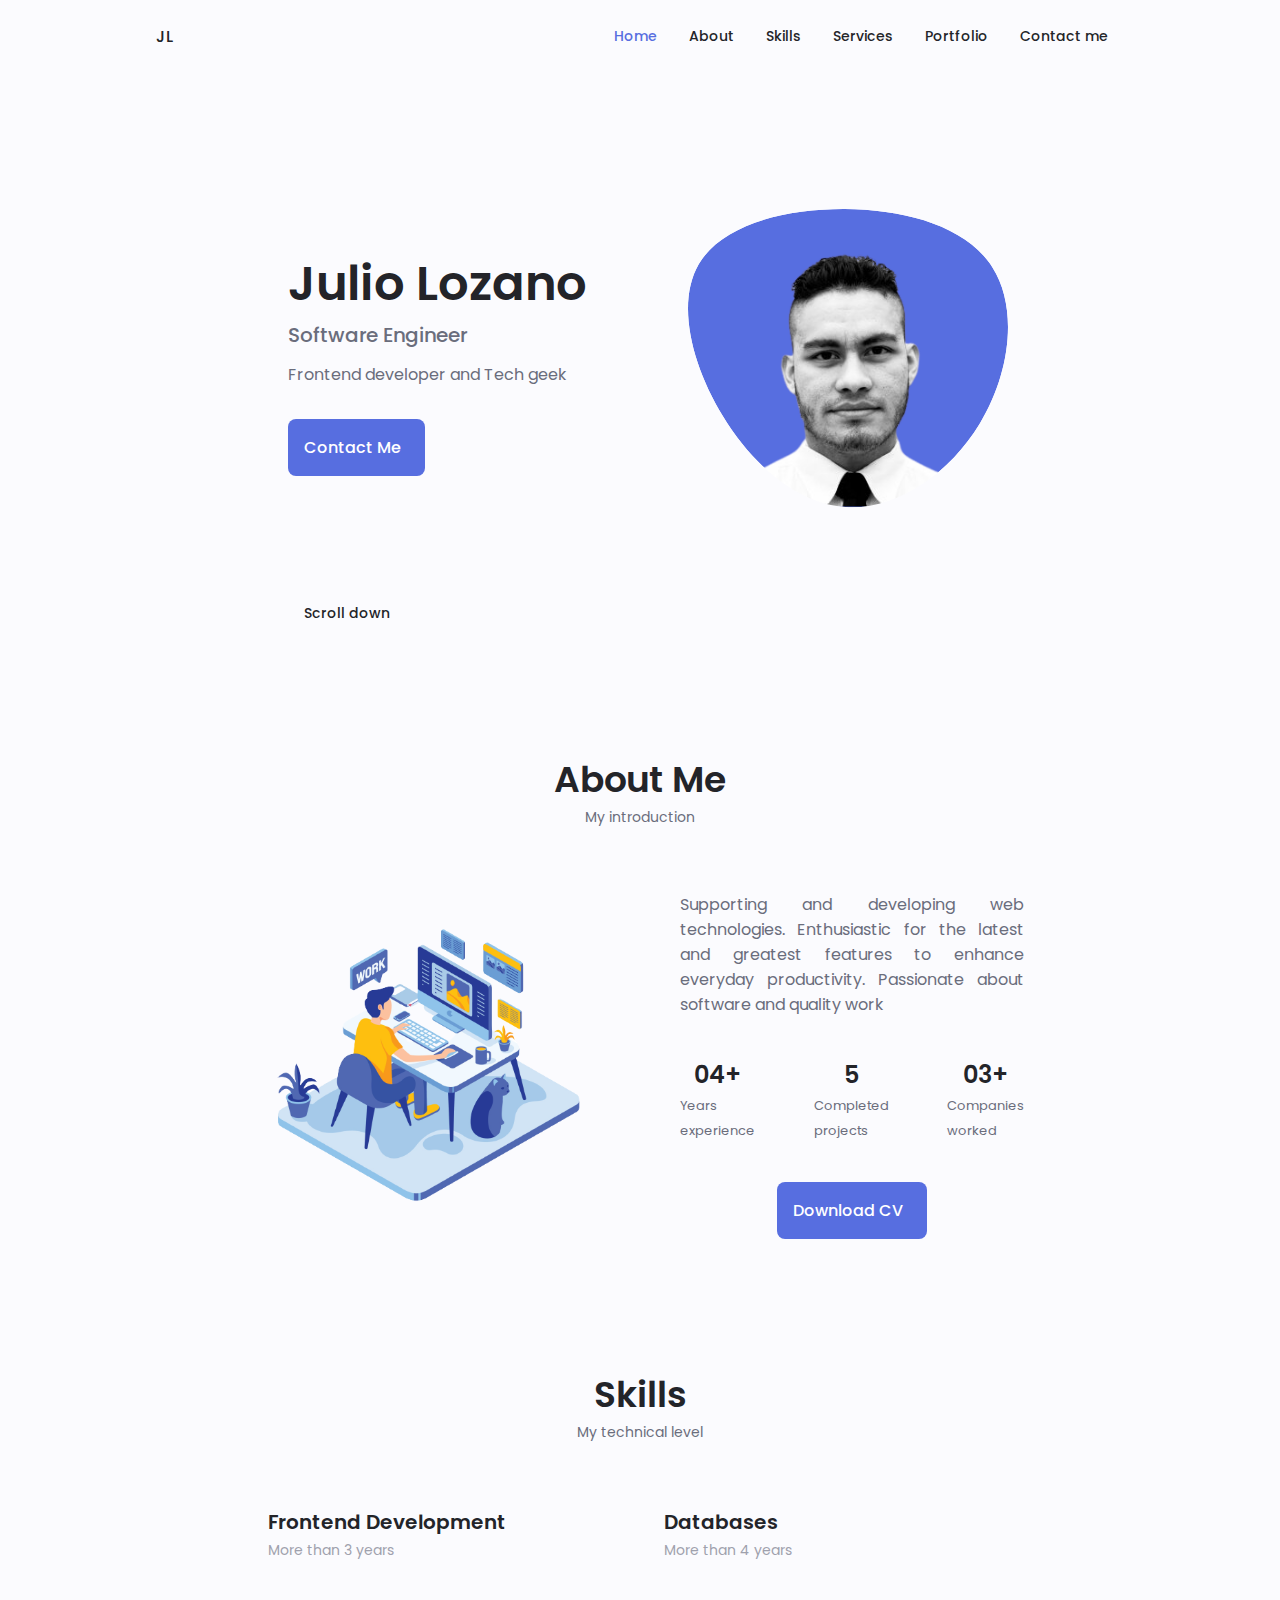
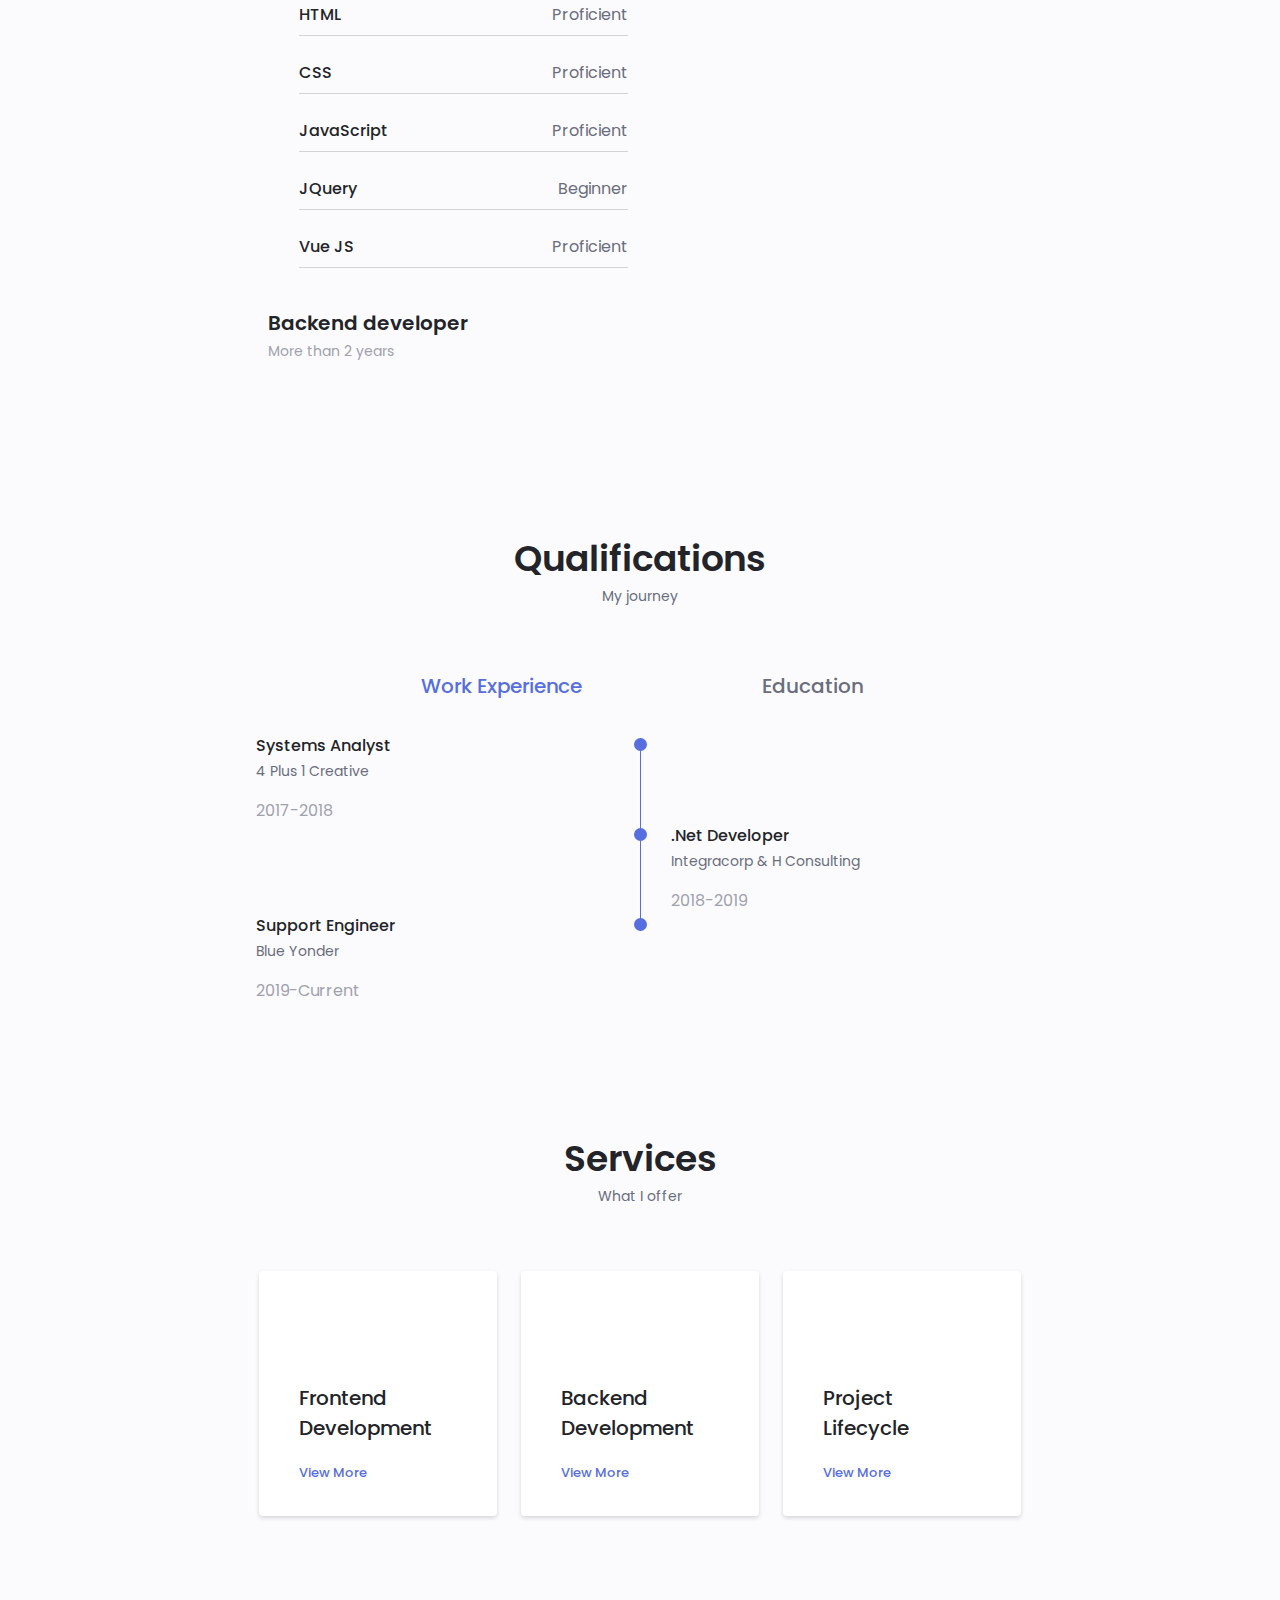
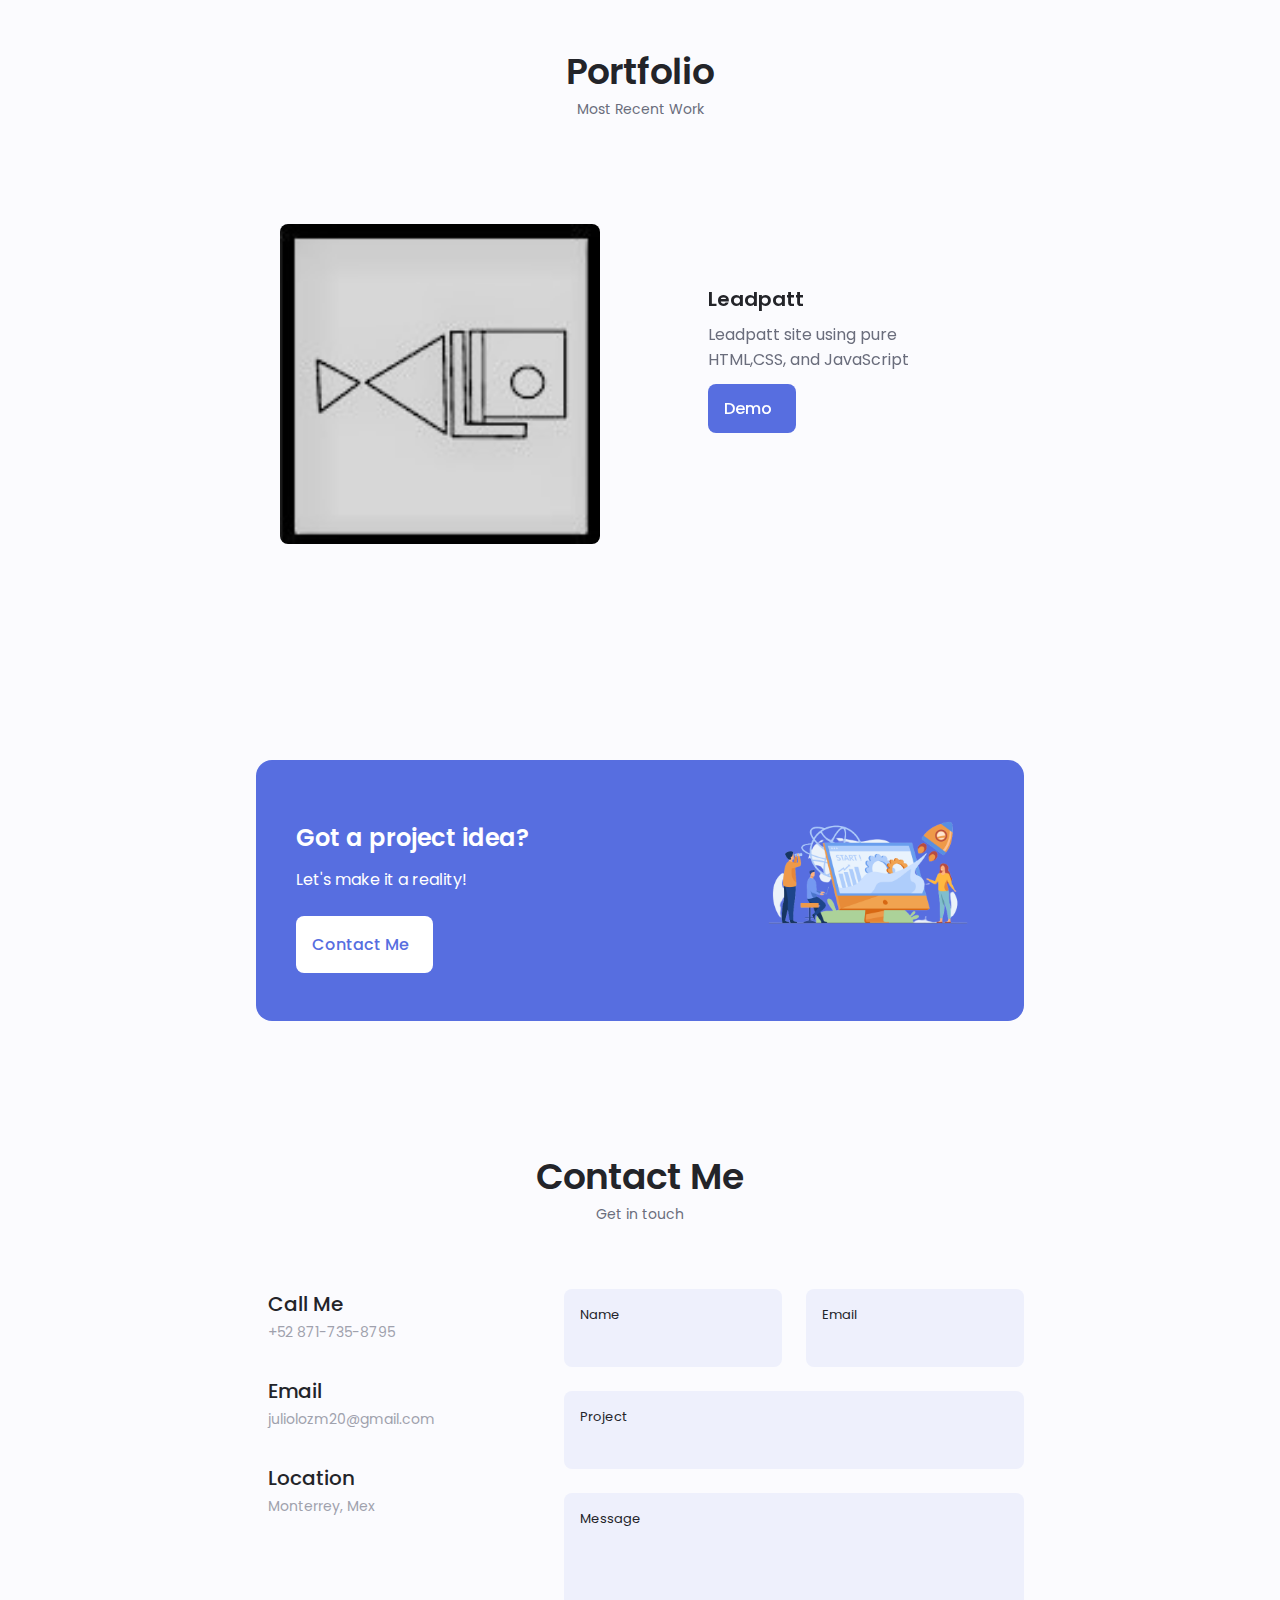
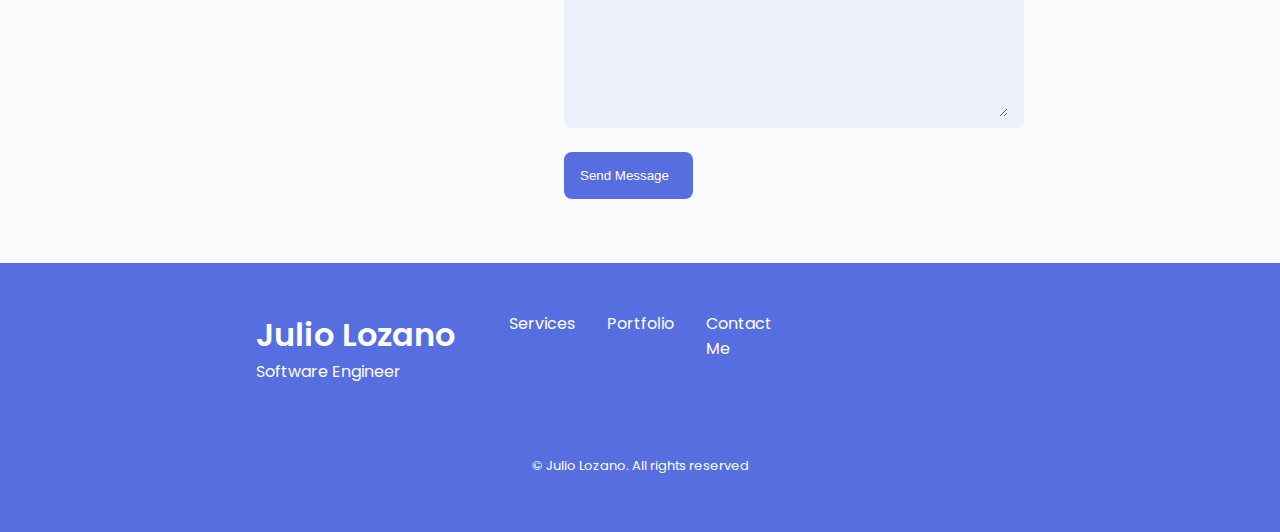
==== commit e47abaaf: "alert" ====
--- a/success.html
+++ b/success.html
@@ -14,7 +14,7 @@
    <title>Julio Lozano</title>
 </head>
 
-<body>
+<body onload="alert('Thank you! Your message was sent. I will reach out to you very soon!')">
    <!--HEADER-->s
    <header class="header" id="header">
       <nav class="nav container">
@@ -652,7 +652,37 @@
                </div>
             </div>
 
-            <p>Thank you! Your form was submitted and I'll reach out to you very soon!</p>
+            <form action="https://formsubmit.co/bfcae790ea70ac477785c65fc52cf833" method="POST"
+               class="contact__form grid">
+               <input type="text" name="_honey" style="display: none;">
+               <input type="hidden" name="_captcha" value="false">
+               <input type="hidden" name="_next" value="https://juliozm20.github.io/Portfolio/success.html">
+               <div class="contact__inputs grid">
+                  <div class="contact__content">
+                     <label for="" class="contact__label">Name</label>
+                     <input type="text" class="contact__input" name="name" required>
+                  </div>
+                  <div class="contact__content">
+                     <label for="" class="contact__label">Email</label>
+                     <input type="email" class="contact__input" name="email" required>
+                  </div>
+               </div>
+               <div class="contact__content">
+                  <label for="" class="contact__label">Project</label>
+                  <input type="text" class="contact__input" name="project">
+               </div>
+               <div class="contact__content">
+                  <label for="" class="contact__label">Message</label>
+                  <textarea name="" id="" cols="0" rows="7" class="contact__input" name="message" required></textarea>
+               </div>
+
+               <div>
+                  <button class=" btn button button--flex" type="submit">
+                     Send Message
+                     <i class="uil uil-message button__icon"></i>
+                  </button>
+               </div>
+            </form>
          </div>
       </section>
    </main>
